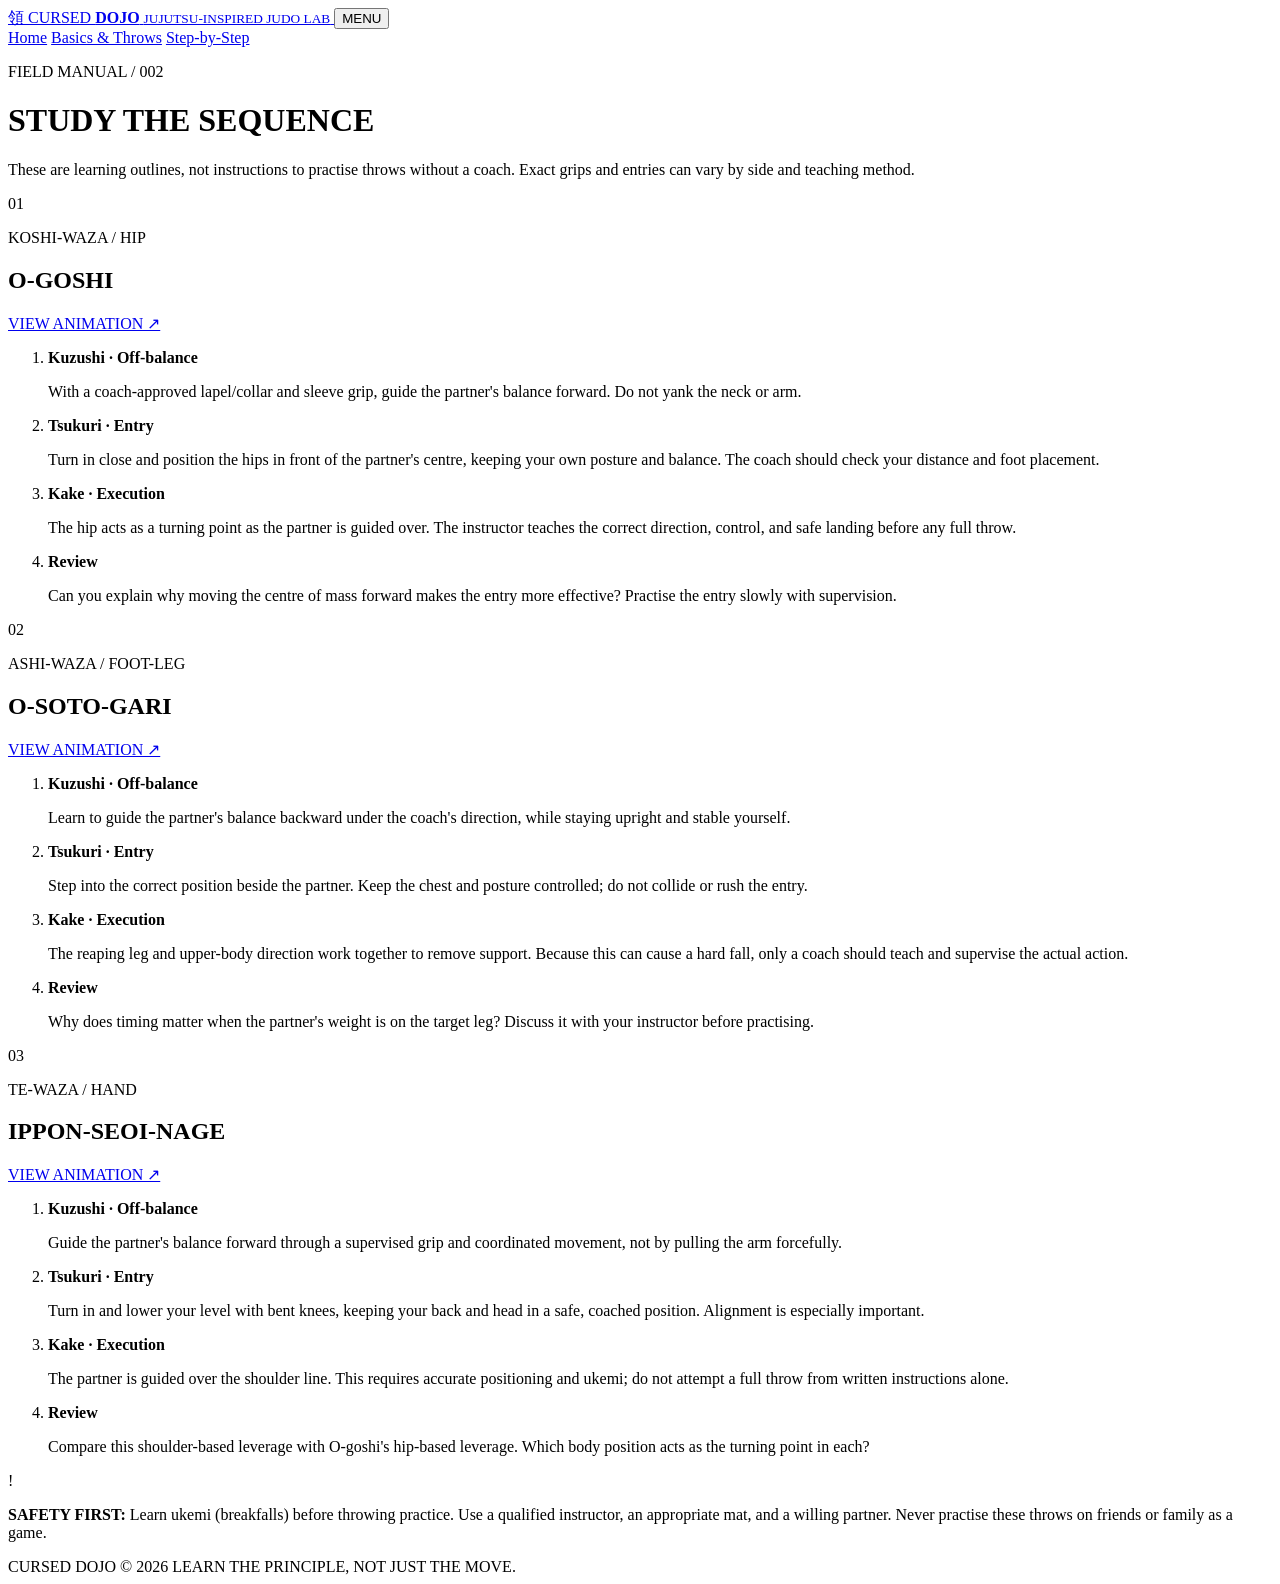
==== steps.html @ 0bae52bd "Create steps.html" ====
<!doctype html>
<html lang="en">
<head>
  <meta charset="utf-8">
  <meta name="viewport" content="width=device-width, initial-scale=1">
  <title>Step-by-Step | Cursed Dojo</title>
  <link rel="stylesheet" href="css/style.css">
  <script src="js/site.js" defer></script>
</head>
<body>

<header class="topbar">
  <a class="brand" href="index.html">
    <span class="brand-mark">領</span>
    <span>CURSED <b>DOJO</b>
      <small>JUJUTSU-INSPIRED JUDO LAB</small>
    </span>
  </a>

  <button class="menu-toggle"
    aria-expanded="false"
    aria-controls="main-nav">MENU</button>

  <nav id="main-nav" aria-label="Main navigation">
    <a href="index.html">Home</a>
    <a href="basics.html">Basics & Throws</a>
    <a class="active" href="steps.html">Step-by-Step</a>
  </nav>
</header>

<main class="page-wrap">
  <div class="page-heading">
    <p class="eyebrow">FIELD MANUAL / 002</p>
    <h1>STUDY THE <span>SEQUENCE</span></h1>
    <p>
      These are learning outlines, not instructions to practise throws
      without a coach. Exact grips and entries can vary by side and
      teaching method.
    </p>
  </div>

  <section class="guide-list">

    <article class="guide-card" id="ogoshi">
      <div class="guide-title">
        <span class="throw-number">01</span>

        <div>
          <p class="throw-type">KOSHI-WAZA / HIP</p>
          <h2>O-GOSHI</h2>
        </div>

        <a class="button primary small"
          href="animation.html?throw=ogoshi"
          target="_blank" rel="noopener">VIEW ANIMATION ↗</a>
      </div>

      <ol class="steps">
        <li>
          <b>Kuzushi · Off-balance</b>
          <p>
            With a coach-approved lapel/collar and sleeve grip, guide the
            partner's balance forward. Do not yank the neck or arm.
          </p>
        </li>

        <li>
          <b>Tsukuri · Entry</b>
          <p>
            Turn in close and position the hips in front of the partner's
            centre, keeping your own posture and balance. The coach should
            check your distance and foot placement.
          </p>
        </li>

        <li>
          <b>Kake · Execution</b>
          <p>
            The hip acts as a turning point as the partner is guided over.
            The instructor teaches the correct direction, control, and
            safe landing before any full throw.
          </p>
        </li>

        <li>
          <b>Review</b>
          <p>
            Can you explain why moving the centre of mass forward makes
            the entry more effective? Practise the entry slowly with
            supervision.
          </p>
        </li>
      </ol>
    </article>

    <article class="guide-card" id="osotogari">
      <div class="guide-title">
        <span class="throw-number">02</span>

        <div>
          <p class="throw-type">ASHI-WAZA / FOOT-LEG</p>
          <h2>O-SOTO-GARI</h2>
        </div>

        <a class="button primary small"
          href="animation.html?throw=osotogari"
          target="_blank" rel="noopener">VIEW ANIMATION ↗</a>
      </div>

      <ol class="steps">
        <li>
          <b>Kuzushi · Off-balance</b>
          <p>
            Learn to guide the partner's balance backward under the
            coach's direction, while staying upright and stable yourself.
          </p>
        </li>

        <li>
          <b>Tsukuri · Entry</b>
          <p>
            Step into the correct position beside the partner. Keep the
            chest and posture controlled; do not collide or rush the entry.
          </p>
        </li>

        <li>
          <b>Kake · Execution</b>
          <p>
            The reaping leg and upper-body direction work together to
            remove support. Because this can cause a hard fall, only a
            coach should teach and supervise the actual action.
          </p>
        </li>

        <li>
          <b>Review</b>
          <p>
            Why does timing matter when the partner's weight is on the
            target leg? Discuss it with your instructor before practising.
          </p>
        </li>
      </ol>
    </article>

    <article class="guide-card" id="seoi">
      <div class="guide-title">
        <span class="throw-number">03</span>

        <div>
          <p class="throw-type">TE-WAZA / HAND</p>
          <h2>IPPON-SEOI-NAGE</h2>
        </div>

        <a class="button primary small"
          href="animation.html?throw=seoi"
          target="_blank" rel="noopener">VIEW ANIMATION ↗</a>
      </div>

      <ol class="steps">
        <li>
          <b>Kuzushi · Off-balance</b>
          <p>
            Guide the partner's balance forward through a supervised
            grip and coordinated movement, not by pulling the arm forcefully.
          </p>
        </li>

        <li>
          <b>Tsukuri · Entry</b>
          <p>
            Turn in and lower your level with bent knees, keeping your
            back and head in a safe, coached position. Alignment is
            especially important.
          </p>
        </li>

        <li>
          <b>Kake · Execution</b>
          <p>
            The partner is guided over the shoulder line. This requires
            accurate positioning and ukemi; do not attempt a full throw
            from written instructions alone.
          </p>
        </li>

        <li>
          <b>Review</b>
          <p>
            Compare this shoulder-based leverage with O-goshi's
            hip-based leverage. Which body position acts as the turning
            point in each?
          </p>
        </li>
      </ol>
    </article>

  </section>

  <section class="safety-banner">
    <span class="warning-icon">!</span>
    <p>
      <b>SAFETY FIRST:</b> Learn ukemi (breakfalls) before throwing practice.
      Use a qualified instructor, an appropriate mat, and a willing partner.
      Never practise these throws on friends or family as a game.
    </p>
  </section>
</main>

<footer>
  <span>CURSED DOJO © 2026</span>
  <span>LEARN THE PRINCIPLE, NOT JUST THE MOVE.</span>
</footer>

</body>
</html>
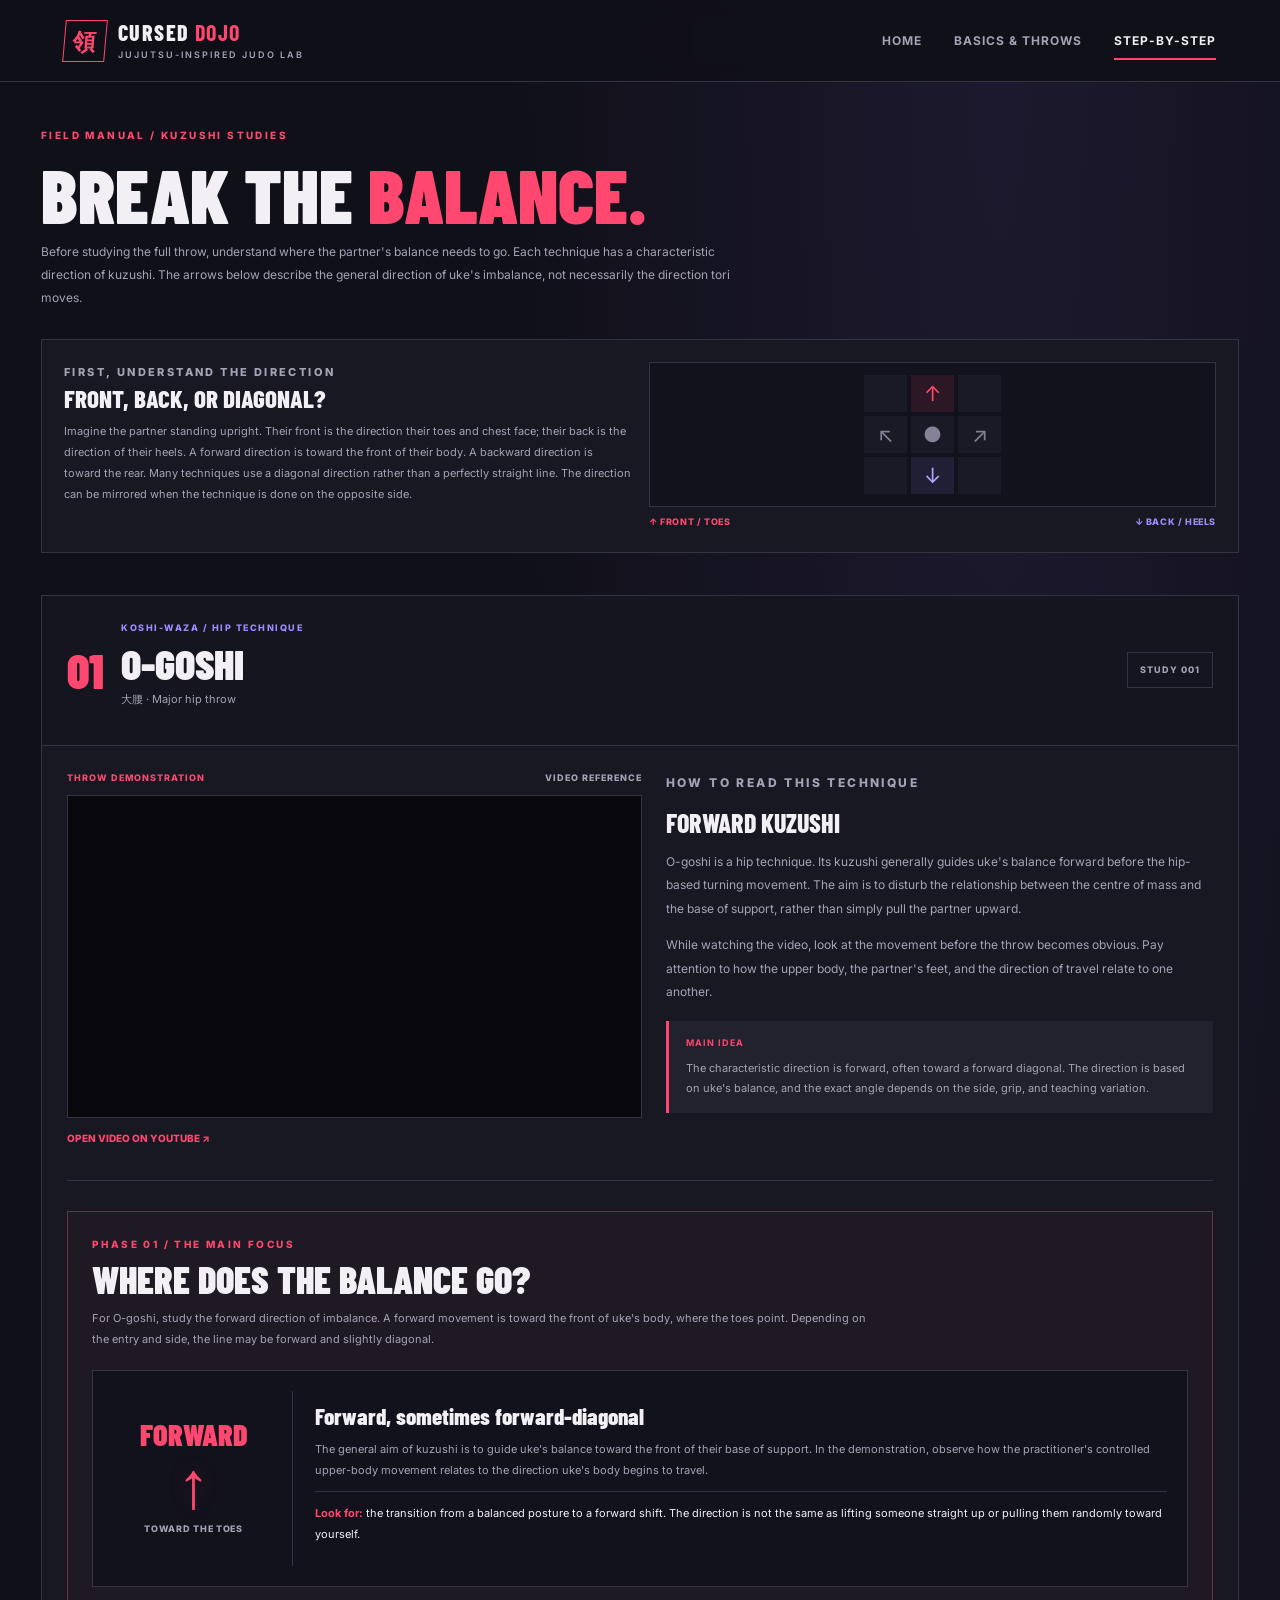
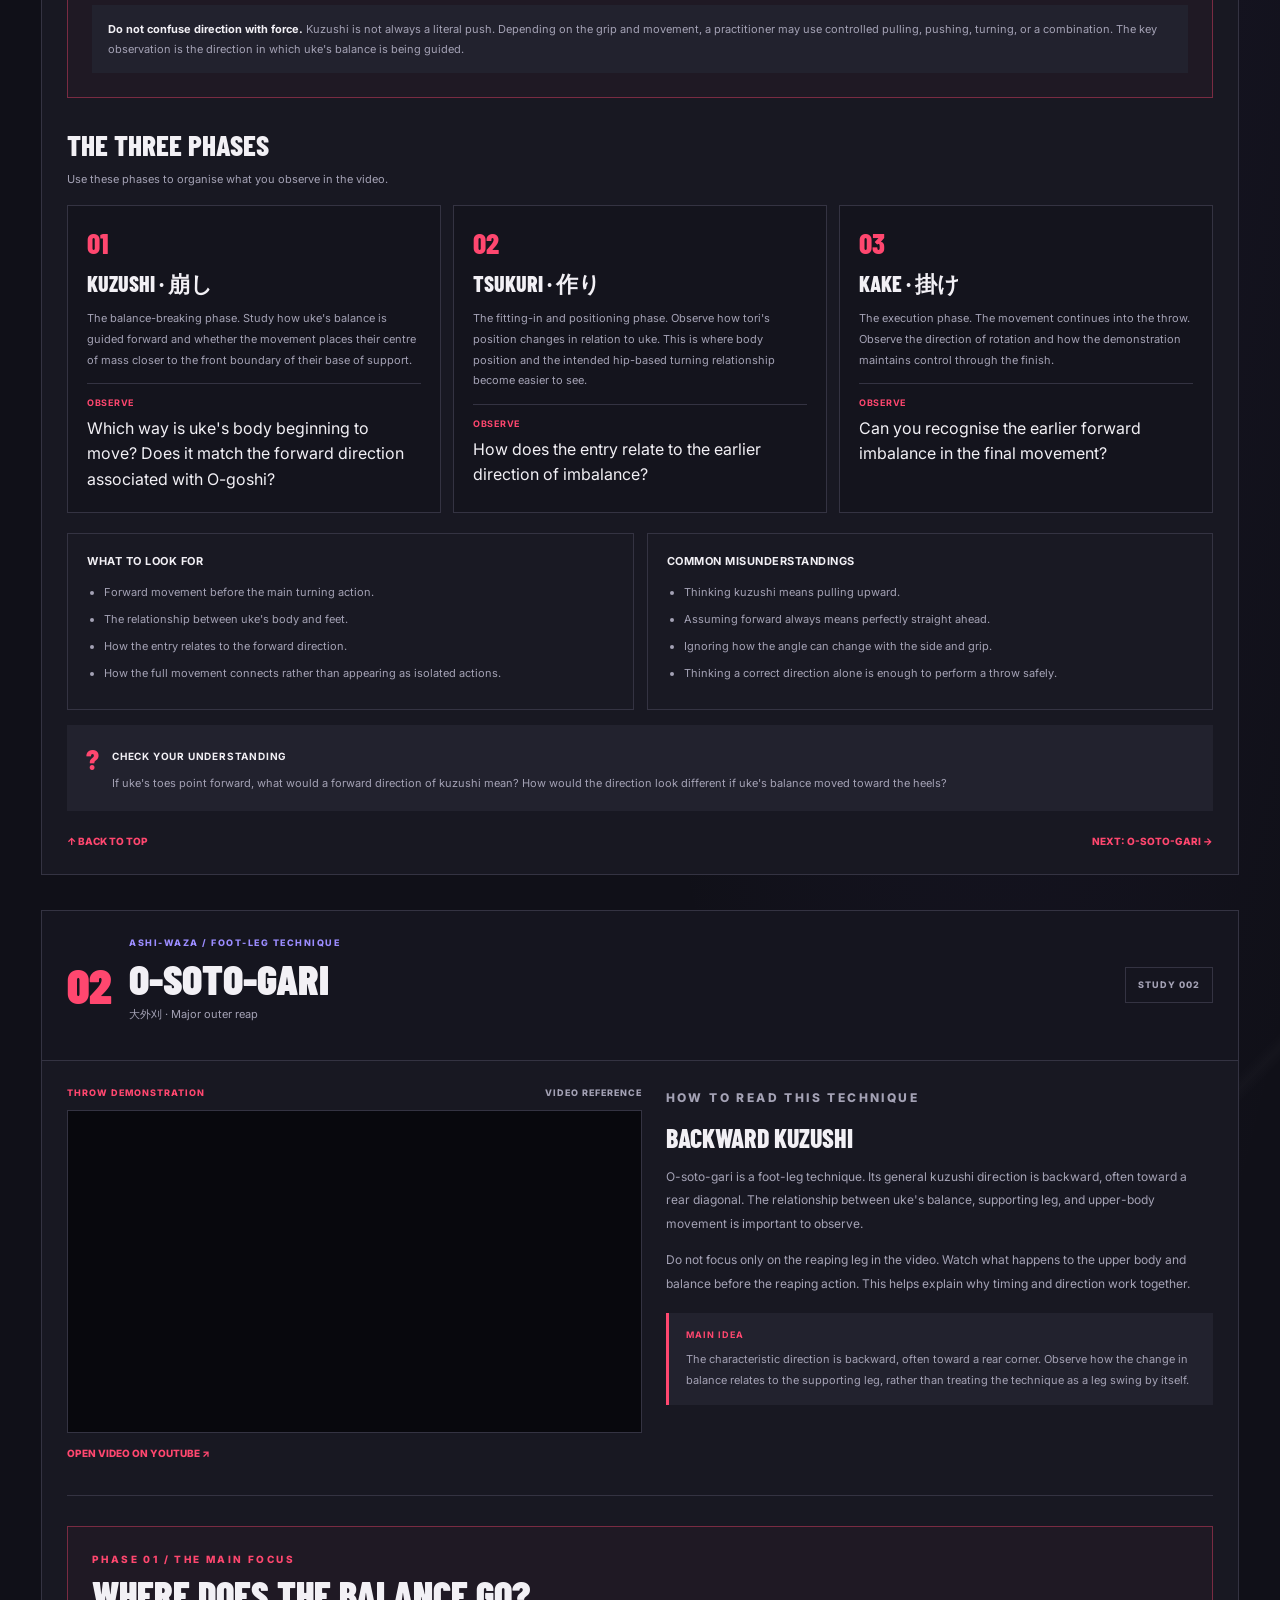
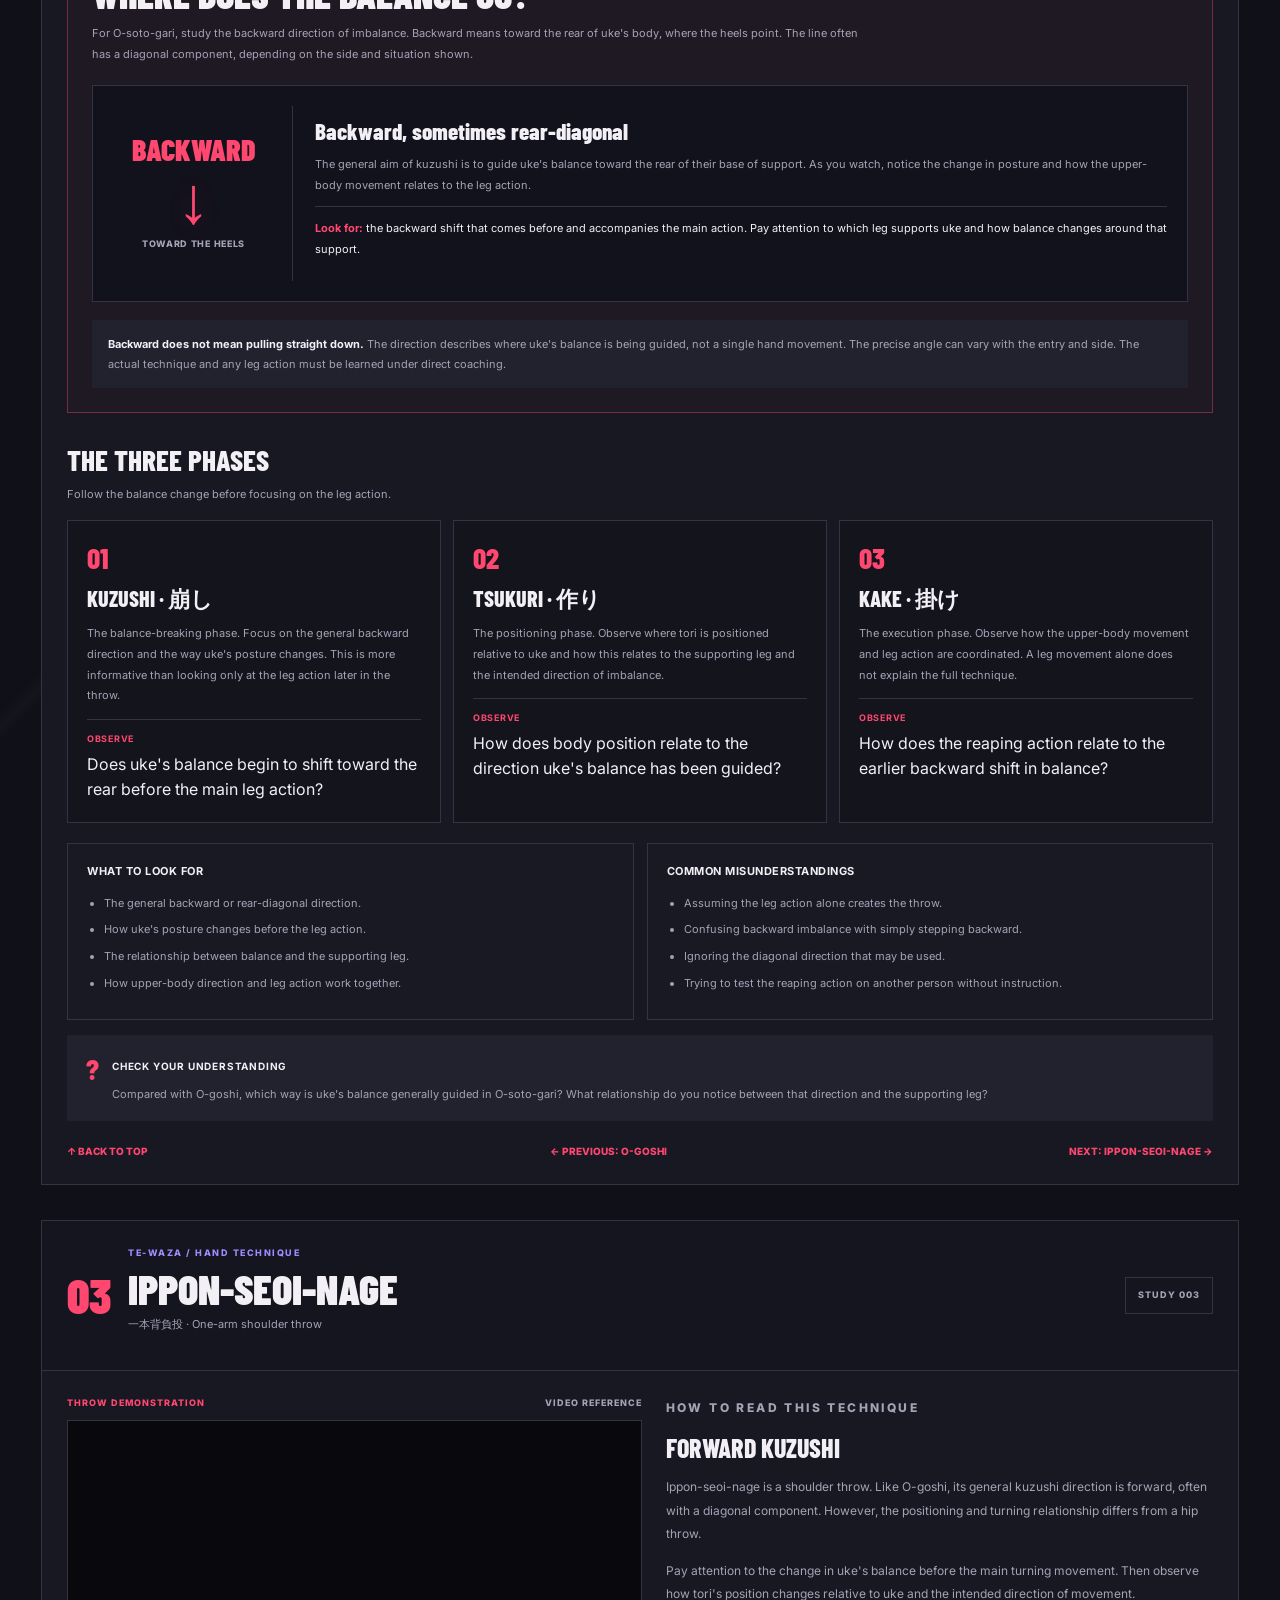
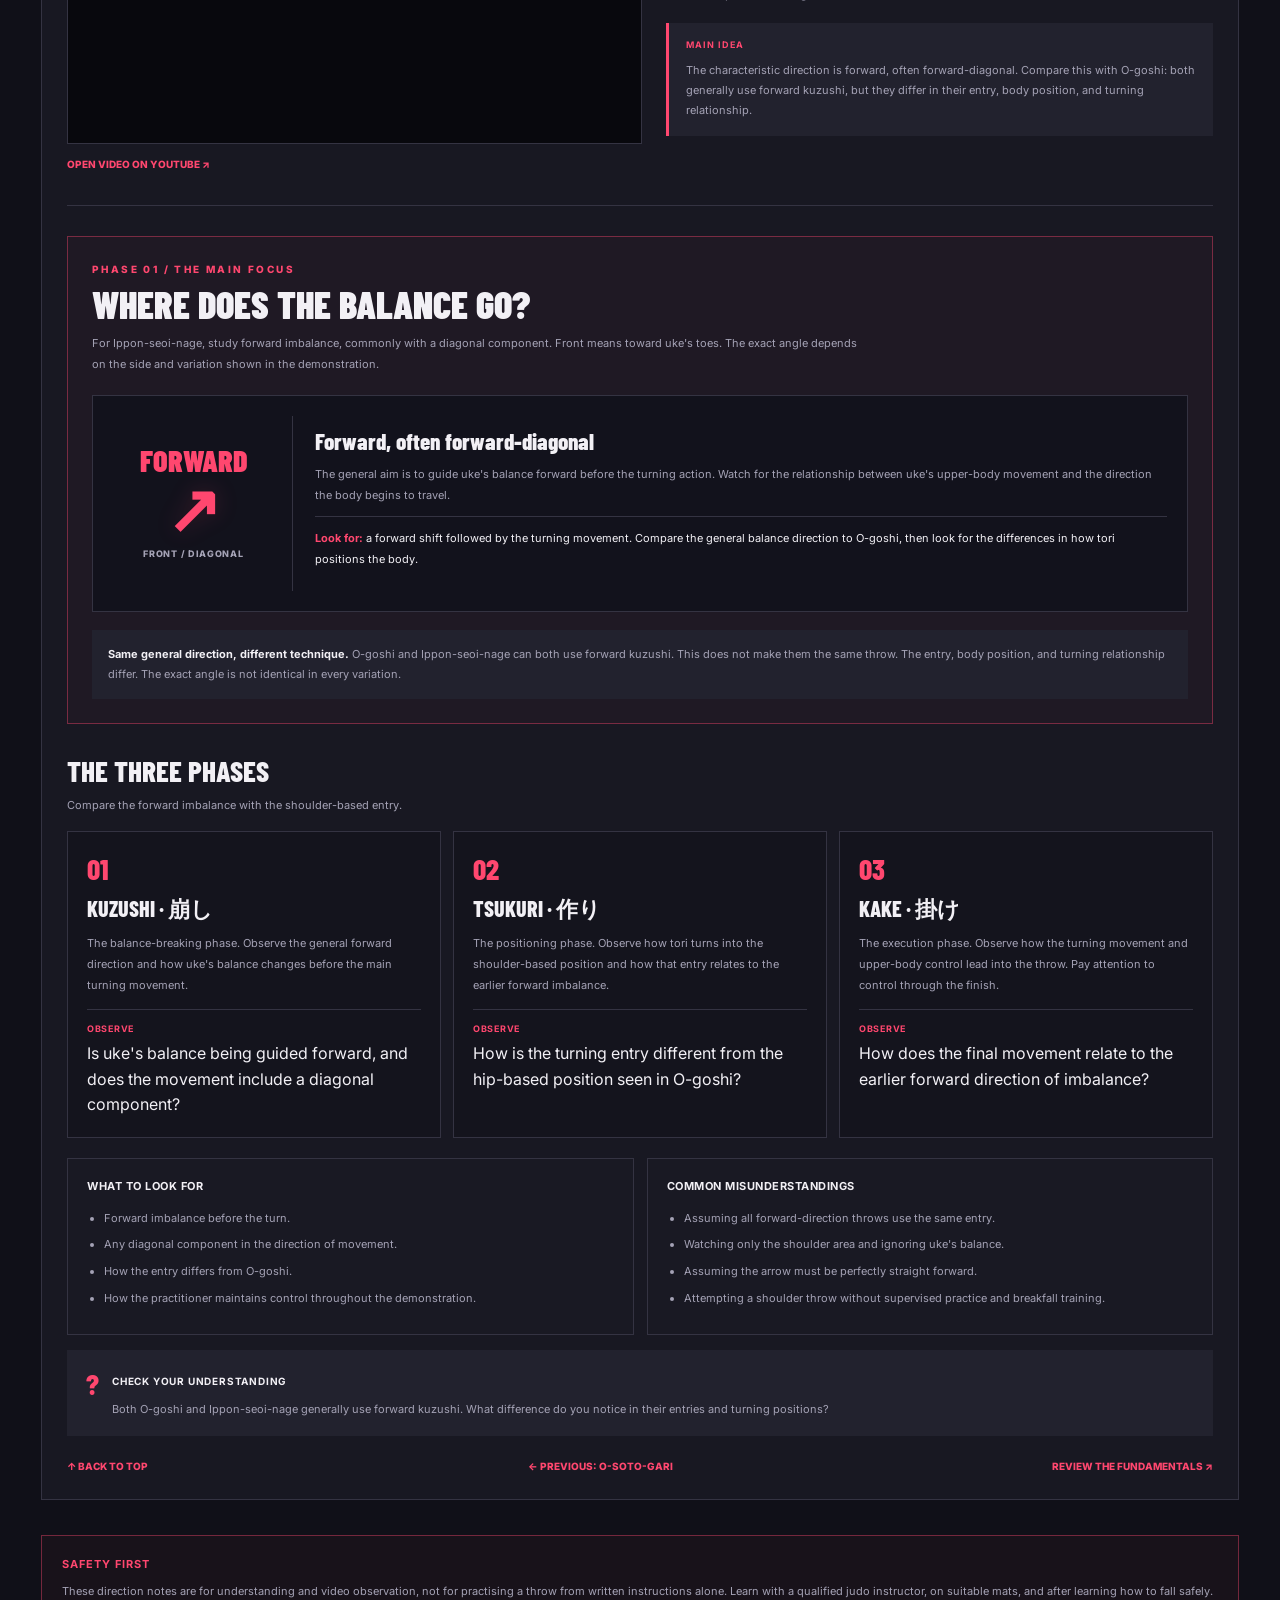
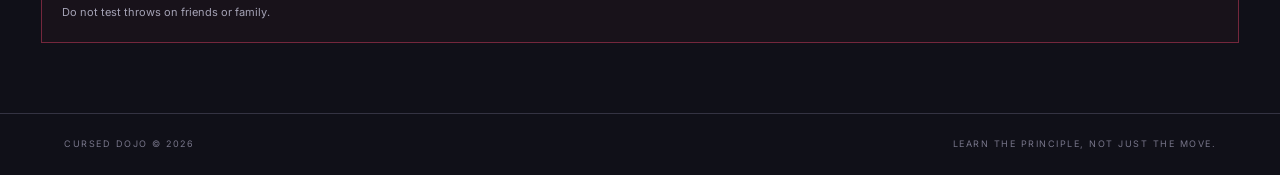
==== commit c8f3aaa9: "Update steps.html" ====
--- a/steps.html
+++ b/steps.html
@@ -1,216 +1,1295 @@
+
 <!doctype html>
 <html lang="en">
 <head>
   <meta charset="utf-8">
   <meta name="viewport" content="width=device-width, initial-scale=1">
-  <title>Step-by-Step | Cursed Dojo</title>
+  <meta name="theme-color" content="#101018">
+  <title>Kuzushi & Throw Guides | Cursed Dojo</title>
   <link rel="stylesheet" href="css/style.css">
   <script src="js/site.js" defer></script>
+
+  <style>
+    .manual {
+      max-width: 1250px;
+      margin: auto;
+      padding: 45px 26px;
+    }
+
+    .manual-hero {
+      margin-bottom: 30px;
+    }
+
+    .manual-hero h1 {
+      font: 900 clamp(43px, 7vw, 76px)/.92
+        "Barlow Condensed", Impact, sans-serif;
+      margin: 0;
+    }
+
+    .manual-hero h1 span {
+      color: var(--pink);
+    }
+
+    .manual-hero > p:last-child {
+      max-width: 720px;
+      color: var(--muted);
+      font-size: 12px;
+      line-height: 1.9;
+    }
+
+    .direction-primer {
+      display: grid;
+      grid-template-columns: 1fr 1fr;
+      gap: 18px;
+      padding: 22px;
+      background: var(--panel);
+      border: 1px solid var(--line);
+      margin: 25px 0 42px;
+    }
+
+    .direction-primer h2 {
+      font: 800 25px "Barlow Condensed", Impact, sans-serif;
+      margin: 0 0 8px;
+    }
+
+    .direction-primer p {
+      color: var(--muted);
+      font-size: 11px;
+      line-height: 1.9;
+      margin: 0;
+    }
+
+    .compass {
+      display: grid;
+      grid-template-columns: repeat(3, 43px);
+      grid-template-rows: repeat(3, 37px);
+      gap: 4px;
+      justify-content: center;
+      align-content: center;
+      min-height: 145px;
+      background: #12121c;
+      border: 1px solid var(--line);
+    }
+
+    .compass span {
+      display: grid;
+      place-items: center;
+      color: #858297;
+      font-size: 21px;
+      background: #1a1a27;
+    }
+
+    .compass .front {
+      color: var(--pink);
+      background: #ff476f1c;
+    }
+
+    .compass .back {
+      color: #b5a9ff;
+      background: #9b8cff1c;
+    }
+
+    .compass-label {
+      display: flex;
+      justify-content: space-between;
+      gap: 12px;
+      margin-top: 8px;
+      color: var(--muted);
+      font-size: 9px;
+      font-weight: 800;
+      letter-spacing: .6px;
+    }
+
+    .technique {
+      background: var(--panel);
+      border: 1px solid var(--line);
+      margin-bottom: 35px;
+      scroll-margin-top: 95px;
+      overflow: hidden;
+    }
+
+    .technique-head {
+      display: flex;
+      justify-content: space-between;
+      align-items: center;
+      gap: 18px;
+      padding: 25px;
+      background: #15151f;
+      border-bottom: 1px solid var(--line);
+    }
+
+    .heading-group {
+      display: flex;
+      align-items: center;
+      gap: 17px;
+      min-width: 0;
+    }
+
+    .technique-number {
+      color: var(--pink);
+      font: 900 49px/.9 "Barlow Condensed", Impact, sans-serif;
+    }
+
+    .technique-type {
+      color: var(--violet);
+      font-size: 9px;
+      font-weight: 800;
+      letter-spacing: 1.5px;
+      margin: 0 0 7px;
+    }
+
+    .technique-head h2 {
+      font: 900 clamp(28px, 4vw, 42px)/1
+        "Barlow Condensed", Impact, sans-serif;
+      margin: 0;
+      overflow-wrap: anywhere;
+    }
+
+    .japanese {
+      color: var(--muted);
+      font-size: 11px;
+      margin-top: 7px;
+    }
+
+    .study-label {
+      flex-shrink: 0;
+      border: 1px solid var(--line);
+      padding: 10px 12px;
+      color: var(--muted);
+      font-size: 9px;
+      font-weight: 800;
+      letter-spacing: 1px;
+    }
+
+    .technique-body {
+      padding: 25px;
+    }
+
+    .top-grid {
+      display: grid;
+      grid-template-columns: minmax(0, 1.05fr) minmax(0, 1fr);
+      gap: 24px;
+      align-items: start;
+    }
+
+    .video-label {
+      display: flex;
+      justify-content: space-between;
+      gap: 10px;
+      margin-bottom: 10px;
+      font-size: 9px;
+      letter-spacing: 1px;
+      font-weight: 800;
+      color: var(--muted);
+    }
+
+    .video-label span:first-child {
+      color: var(--pink);
+    }
+
+    .video-frame {
+      aspect-ratio: 16 / 9;
+      background: #08080d;
+      border: 1px solid var(--line);
+    }
+
+    .video-frame iframe {
+      display: block;
+      width: 100%;
+      height: 100%;
+      border: 0;
+    }
+
+    .video-fallback {
+      display: inline-block;
+      margin-top: 12px;
+      color: var(--pink);
+      font-size: 10px;
+      font-weight: 800;
+      text-decoration: none;
+    }
+
+    .video-fallback:hover {
+      text-decoration: underline;
+      text-underline-offset: 4px;
+    }
+
+    .overview h3 {
+      font: 800 26px "Barlow Condensed", Impact, sans-serif;
+      margin: 0 0 12px;
+    }
+
+    .overview > p {
+      color: var(--muted);
+      font-size: 12px;
+      line-height: 1.95;
+      margin: 0 0 13px;
+    }
+
+    .overview .key-point {
+      border-left: 3px solid var(--pink);
+      background: #22222e;
+      padding: 15px 17px;
+      margin-top: 18px;
+    }
+
+    .key-point strong {
+      display: block;
+      color: var(--pink);
+      font-size: 9px;
+      letter-spacing: 1px;
+      margin-bottom: 7px;
+    }
+
+    .key-point p {
+      color: var(--muted);
+      font-size: 11px;
+      line-height: 1.85;
+      margin: 0;
+    }
+
+    .divider {
+      height: 1px;
+      background: var(--line);
+      margin: 30px 0;
+    }
+
+    .kuzushi-section {
+      border: 1px solid #ff476f66;
+      background: #ff476f08;
+      padding: 24px;
+    }
+
+    .kuzushi-heading {
+      margin-bottom: 20px;
+    }
+
+    .kuzushi-heading .eyebrow {
+      margin-bottom: 8px;
+    }
+
+    .kuzushi-heading h3 {
+      font: 900 clamp(27px, 4vw, 38px)/1
+        "Barlow Condensed", Impact, sans-serif;
+      margin: 0 0 10px;
+    }
+
+    .kuzushi-heading > p:last-child {
+      color: var(--muted);
+      font-size: 11px;
+      line-height: 1.9;
+      margin: 0;
+      max-width: 780px;
+    }
+
+    .direction-card {
+      display: grid;
+      grid-template-columns: 180px minmax(0, 1fr);
+      gap: 22px;
+      align-items: center;
+      padding: 20px;
+      background: #12121c;
+      border: 1px solid var(--line);
+      margin: 18px 0;
+    }
+
+    .direction-visual {
+      display: flex;
+      flex-direction: column;
+      align-items: center;
+      justify-content: center;
+      min-height: 175px;
+      border-right: 1px solid var(--line);
+      padding-right: 18px;
+    }
+
+    .direction-word {
+      color: var(--pink);
+      font: 900 30px/.95 "Barlow Condensed", Impact, sans-serif;
+      text-align: center;
+    }
+
+    .direction-arrow {
+      display: block;
+      font: 900 66px/.98 "Arial", sans-serif;
+      text-align: center;
+      color: var(--pink);
+      margin: 4px 0;
+      text-shadow: 0 0 24px #ff476f30;
+    }
+
+    .direction-subtitle {
+      font-size: 9px;
+      color: var(--muted);
+      text-align: center;
+      letter-spacing: .7px;
+      font-weight: 800;
+    }
+
+    .direction-details h4 {
+      font: 800 23px "Barlow Condensed", Impact, sans-serif;
+      margin: 0 0 9px;
+    }
+
+    .direction-details > p {
+      font-size: 11px;
+      line-height: 1.9;
+      color: var(--muted);
+      margin: 0 0 10px;
+    }
+
+    .direction-details .direction-emphasis {
+      color: var(--text);
+      border-top: 1px solid var(--line);
+      padding-top: 11px;
+      margin-top: 10px;
+    }
+
+    .direction-emphasis b {
+      color: var(--pink);
+    }
+
+    .not-the-same {
+      padding: 14px 16px;
+      background: #22222e;
+      color: var(--muted);
+      font-size: 11px;
+      line-height: 1.85;
+    }
+
+    .not-the-same strong {
+      color: var(--text);
+    }
+
+    .phases-heading {
+      margin: 29px 0 15px;
+    }
+
+    .phases-heading h3 {
+      font: 800 29px "Barlow Condensed", Impact, sans-serif;
+      margin: 0 0 8px;
+    }
+
+    .phases-heading p {
+      color: var(--muted);
+      font-size: 11px;
+      line-height: 1.8;
+      margin: 0;
+    }
+
+    .phase-grid {
+      display: grid;
+      grid-template-columns: repeat(3, minmax(0, 1fr));
+      gap: 12px;
+    }
+
+    .phase-card {
+      border: 1px solid var(--line);
+      background: #14141d;
+      padding: 19px;
+    }
+
+    .phase-index {
+      font: 800 29px "Barlow Condensed", Impact, sans-serif;
+      color: var(--pink);
+    }
+
+    .phase-card h4 {
+      font: 800 22px "Barlow Condensed", Impact, sans-serif;
+      margin: 8px 0;
+    }
+
+    .phase-card p {
+      color: var(--muted);
+      font-size: 11px;
+      line-height: 1.9;
+      margin: 0;
+    }
+
+    .phase-card .observe {
+      border-top: 1px solid var(--line);
+      margin-top: 13px;
+      padding-top: 12px;
+    }
+
+    .phase-card .observe b {
+      color: var(--pink);
+      display: block;
+      font-size: 9px;
+      letter-spacing: .7px;
+      margin-bottom: 5px;
+    }
+
+    .analysis-grid {
+      display: grid;
+      grid-template-columns: 1fr 1fr;
+      gap: 13px;
+      margin-top: 20px;
+    }
+
+    .analysis-card {
+      background: #191923;
+      border: 1px solid var(--line);
+      padding: 19px;
+    }
+
+    .analysis-card h4 {
+      font-size: 11px;
+      margin: 0 0 12px;
+      letter-spacing: .5px;
+    }
+
+    .analysis-card ul {
+      margin: 0;
+      padding-left: 17px;
+    }
+
+    .analysis-card li {
+      color: var(--muted);
+      font-size: 11px;
+      line-height: 1.9;
+      margin: 6px 0;
+    }
+
+    .coach-question {
+      margin-top: 15px;
+      background: #22222e;
+      padding: 17px 19px;
+      display: flex;
+      gap: 13px;
+      align-items: start;
+    }
+
+    .coach-question .question {
+      color: var(--pink);
+      font: 800 28px "Barlow Condensed", Impact, sans-serif;
+    }
+
+    .coach-question strong {
+      font-size: 10px;
+      letter-spacing: .8px;
+    }
+
+    .coach-question p {
+      font-size: 11px;
+      line-height: 1.85;
+      color: var(--muted);
+      margin: 6px 0 0;
+    }
+
+    .jump-links {
+      display: flex;
+      flex-wrap: wrap;
+      justify-content: space-between;
+      gap: 12px;
+      margin-top: 22px;
+    }
+
+    .jump-links a {
+      color: var(--pink);
+      font-weight: 800;
+      font-size: 10px;
+      text-decoration: none;
+    }
+
+    .jump-links a:hover {
+      text-decoration: underline;
+    }
+
+    .safety {
+      border: 1px solid #ff476f66;
+      padding: 20px;
+      margin-bottom: 25px;
+      background: #ff476f08;
+    }
+
+    .safety strong {
+      display: block;
+      color: var(--pink);
+      font-size: 11px;
+      letter-spacing: 1px;
+      margin-bottom: 7px;
+    }
+
+    .safety p {
+      color: var(--muted);
+      font-size: 11px;
+      line-height: 1.9;
+      margin: 0;
+    }
+
+    @media(max-width: 850px) {
+      .top-grid {
+        grid-template-columns: 1fr;
+      }
+
+      .video-column {
+        max-width: 740px;
+      }
+
+      .direction-card {
+        grid-template-columns: 145px minmax(0, 1fr);
+      }
+
+      .phase-card {
+        padding: 15px;
+      }
+    }
+
+    @media(max-width: 600px) {
+      .manual {
+        padding: 32px 15px;
+      }
+
+      .direction-primer {
+        grid-template-columns: 1fr;
+        padding: 17px;
+      }
+
+      .technique-head {
+        padding: 17px;
+      }
+
+      .study-label {
+        display: none;
+      }
+
+      .technique-number {
+        font-size: 39px;
+      }
+
+      .technique-body {
+        padding: 15px;
+      }
+
+      .kuzushi-section {
+        padding: 15px;
+      }
+
+      .direction-card {
+        grid-template-columns: 1fr;
+        gap: 14px;
+        padding: 16px;
+      }
+
+      .direction-visual {
+        border-right: 0;
+        border-bottom: 1px solid var(--line);
+        padding: 0 0 14px;
+        min-height: 135px;
+      }
+
+      .direction-arrow {
+        font-size: 56px;
+      }
+
+      .phase-grid,
+      .analysis-grid {
+        grid-template-columns: 1fr;
+      }
+
+      .jump-links {
+        flex-direction: column;
+      }
+    }
+  </style>
 </head>
-<body>
-
-<header class="topbar">
-  <a class="brand" href="index.html">
-    <span class="brand-mark">領</span>
-    <span>CURSED <b>DOJO</b>
-      <small>JUJUTSU-INSPIRED JUDO LAB</small>
-    </span>
-  </a>
-
-  <button class="menu-toggle"
-    aria-expanded="false"
-    aria-controls="main-nav">MENU</button>
-
-  <nav id="main-nav" aria-label="Main navigation">
-    <a href="index.html">Home</a>
-    <a href="basics.html">Basics & Throws</a>
-    <a class="active" href="steps.html">Step-by-Step</a>
-  </nav>
-</header>
-
-<main class="page-wrap">
-  <div class="page-heading">
-    <p class="eyebrow">FIELD MANUAL / 002</p>
-    <h1>STUDY THE <span>SEQUENCE</span></h1>
-    <p>
-      These are learning outlines, not instructions to practise throws
-      without a coach. Exact grips and entries can vary by side and
-      teaching method.
-    </p>
-  </div>
-
-  <section class="guide-list">
-
-    <article class="guide-card" id="ogoshi">
-      <div class="guide-title">
-        <span class="throw-number">01</span>
-
-        <div>
-          <p class="throw-type">KOSHI-WAZA / HIP</p>
-          <h2>O-GOSHI</h2>
-        </div>
-
-        <a class="button primary small"
-          href="animation.html?throw=ogoshi"
-          target="_blank" rel="noopener">VIEW ANIMATION ↗</a>
+
+<body id="top">
+  <header class="topbar">
+    <a class="brand" href="index.html">
+      <span class="brand-mark">領</span>
+      <span>
+        CURSED <b>DOJO</b>
+        <small>JUJUTSU-INSPIRED JUDO LAB</small>
+      </span>
+    </a>
+
+    <button class="menu-toggle"
+      aria-expanded="false"
+      aria-controls="main-nav">MENU</button>
+
+    <nav id="main-nav" aria-label="Main navigation">
+      <a href="index.html">Home</a>
+      <a href="basics.html">Basics &amp; Throws</a>
+      <a class="active" href="steps.html">Step-by-Step</a>
+    </nav>
+  </header>
+
+  <main class="manual">
+    <section class="manual-hero">
+      <p class="eyebrow">FIELD MANUAL / KUZUSHI STUDIES</p>
+      <h1>BREAK THE <span>BALANCE.</span></h1>
+      <p>
+        Before studying the full throw, understand where the
+        partner's balance needs to go. Each technique has a
+        characteristic direction of kuzushi. The arrows below
+        describe the general direction of uke's imbalance, not
+        necessarily the direction tori moves.
+      </p>
+    </section>
+
+    <section class="direction-primer">
+      <div>
+        <p class="eyebrow">FIRST, UNDERSTAND THE DIRECTION</p>
+        <h2>FRONT, BACK, OR DIAGONAL?</h2>
+        <p>
+          Imagine the partner standing upright. Their front is the
+          direction their toes and chest face; their back is the
+          direction of their heels. A forward direction is toward
+          the front of their body. A backward direction is toward
+          the rear. Many techniques use a diagonal direction rather
+          than a perfectly straight line.
+          The direction can be mirrored when the technique is done
+          on the opposite side.
+        </p>
       </div>
 
-      <ol class="steps">
-        <li>
-          <b>Kuzushi · Off-balance</b>
-          <p>
-            With a coach-approved lapel/collar and sleeve grip, guide the
-            partner's balance forward. Do not yank the neck or arm.
-          </p>
-        </li>
-
-        <li>
-          <b>Tsukuri · Entry</b>
-          <p>
-            Turn in close and position the hips in front of the partner's
-            centre, keeping your own posture and balance. The coach should
-            check your distance and foot placement.
-          </p>
-        </li>
-
-        <li>
-          <b>Kake · Execution</b>
-          <p>
-            The hip acts as a turning point as the partner is guided over.
-            The instructor teaches the correct direction, control, and
-            safe landing before any full throw.
-          </p>
-        </li>
-
-        <li>
-          <b>Review</b>
-          <p>
-            Can you explain why moving the centre of mass forward makes
-            the entry more effective? Practise the entry slowly with
-            supervision.
-          </p>
-        </li>
-      </ol>
-    </article>
-
-    <article class="guide-card" id="osotogari">
-      <div class="guide-title">
-        <span class="throw-number">02</span>
-
-        <div>
-          <p class="throw-type">ASHI-WAZA / FOOT-LEG</p>
-          <h2>O-SOTO-GARI</h2>
-        </div>
-
-        <a class="button primary small"
-          href="animation.html?throw=osotogari"
-          target="_blank" rel="noopener">VIEW ANIMATION ↗</a>
+      <div>
+        <div class="compass" aria-label="Directional guide: front is up, back is down">
+          <span></span><span class="front">↑</span><span></span>
+          <span>↖</span><span>●</span><span>↗</span>
+          <span></span><span class="back">↓</span><span></span>
+        </div>
+        <div class="compass-label">
+          <span style="color:var(--pink)">↑ FRONT / TOES</span>
+          <span style="color:var(--violet)">↓ BACK / HEELS</span>
+        </div>
       </div>
-
-      <ol class="steps">
-        <li>
-          <b>Kuzushi · Off-balance</b>
-          <p>
-            Learn to guide the partner's balance backward under the
-            coach's direction, while staying upright and stable yourself.
-          </p>
-        </li>
-
-        <li>
-          <b>Tsukuri · Entry</b>
-          <p>
-            Step into the correct position beside the partner. Keep the
-            chest and posture controlled; do not collide or rush the entry.
-          </p>
-        </li>
-
-        <li>
-          <b>Kake · Execution</b>
-          <p>
-            The reaping leg and upper-body direction work together to
-            remove support. Because this can cause a hard fall, only a
-            coach should teach and supervise the actual action.
-          </p>
-        </li>
-
-        <li>
-          <b>Review</b>
-          <p>
-            Why does timing matter when the partner's weight is on the
-            target leg? Discuss it with your instructor before practising.
-          </p>
-        </li>
-      </ol>
-    </article>
-
-    <article class="guide-card" id="seoi">
-      <div class="guide-title">
-        <span class="throw-number">03</span>
-
-        <div>
-          <p class="throw-type">TE-WAZA / HAND</p>
-          <h2>IPPON-SEOI-NAGE</h2>
-        </div>
-
-        <a class="button primary small"
-          href="animation.html?throw=seoi"
-          target="_blank" rel="noopener">VIEW ANIMATION ↗</a>
+    </section>
+
+    <!-- O-GOSHI -->
+    <section class="technique" id="ogoshi">
+      <header class="technique-head">
+        <div class="heading-group">
+          <span class="technique-number">01</span>
+          <div>
+            <p class="technique-type">KOSHI-WAZA / HIP TECHNIQUE</p>
+            <h2>O-GOSHI</h2>
+            <p class="japanese">大腰 · Major hip throw</p>
+          </div>
+        </div>
+        <span class="study-label">STUDY 001</span>
+      </header>
+
+      <div class="technique-body">
+        <div class="top-grid">
+          <div>
+            <div class="video-label">
+              <span>THROW DEMONSTRATION</span>
+              <span>VIDEO REFERENCE</span>
+            </div>
+            <div class="video-frame">
+              <iframe
+                src="https://www.youtube-nocookie.com/embed/yhu1mfy2vJ4?rel=0"
+                title="O-goshi demonstration"
+                loading="lazy"
+                allow="accelerometer; clipboard-write; encrypted-media; gyroscope; picture-in-picture; web-share"
+                referrerpolicy="strict-origin-when-cross-origin"
+                allowfullscreen></iframe>
+            </div>
+            <a class="video-fallback"
+              href="https://www.youtube.com/watch?v=yhu1mfy2vJ4"
+              target="_blank" rel="noopener noreferrer">
+              OPEN VIDEO ON YOUTUBE ↗
+            </a>
+          </div>
+
+          <div class="overview">
+            <p class="eyebrow">HOW TO READ THIS TECHNIQUE</p>
+            <h3>FORWARD KUZUSHI</h3>
+            <p>
+              O-goshi is a hip technique. Its kuzushi generally
+              guides uke's balance forward before the hip-based
+              turning movement. The aim is to disturb the relationship
+              between the centre of mass and the base of support,
+              rather than simply pull the partner upward.
+            </p>
+            <p>
+              While watching the video, look at the movement before
+              the throw becomes obvious. Pay attention to how the
+              upper body, the partner's feet, and the direction of
+              travel relate to one another.
+            </p>
+            <div class="key-point">
+              <strong>MAIN IDEA</strong>
+              <p>
+                The characteristic direction is forward, often
+                toward a forward diagonal. The direction is based on
+                uke's balance, and the exact angle depends on the
+                side, grip, and teaching variation.
+              </p>
+            </div>
+          </div>
+        </div>
+
+        <div class="divider"></div>
+
+        <section class="kuzushi-section">
+          <div class="kuzushi-heading">
+            <p class="eyebrow">PHASE 01 / THE MAIN FOCUS</p>
+            <h3>WHERE DOES THE BALANCE GO?</h3>
+            <p>
+              For O-goshi, study the forward direction of imbalance.
+              A forward movement is toward the front of uke's body,
+              where the toes point. Depending on the entry and side,
+              the line may be forward and slightly diagonal.
+            </p>
+          </div>
+
+          <div class="direction-card">
+            <div class="direction-visual">
+              <div class="direction-word">FORWARD</div>
+              <span class="direction-arrow">↑</span>
+              <div class="direction-subtitle">TOWARD THE TOES</div>
+            </div>
+            <div class="direction-details">
+              <h4>Forward, sometimes forward-diagonal</h4>
+              <p>
+                The general aim of kuzushi is to guide uke's balance
+                toward the front of their base of support. In the
+                demonstration, observe how the practitioner's
+                controlled upper-body movement relates to the
+                direction uke's body begins to travel.
+              </p>
+              <p class="direction-emphasis">
+                <b>Look for:</b> the transition from a balanced
+                posture to a forward shift. The direction is not
+                the same as lifting someone straight up or pulling
+                them randomly toward yourself.
+              </p>
+            </div>
+          </div>
+
+          <div class="not-the-same">
+            <strong>Do not confuse direction with force.</strong>
+            Kuzushi is not always a literal push. Depending on the
+            grip and movement, a practitioner may use controlled
+            pulling, pushing, turning, or a combination. The key
+            observation is the direction in which uke's balance
+            is being guided.
+          </div>
+        </section>
+
+        <div class="phases-heading">
+          <h3>THE THREE PHASES</h3>
+          <p>Use these phases to organise what you observe in the video.</p>
+        </div>
+
+        <div class="phase-grid">
+          <article class="phase-card">
+            <span class="phase-index">01</span>
+            <h4>KUZUSHI · 崩し</h4>
+            <p>
+              The balance-breaking phase. Study how uke's balance is
+              guided forward and whether the movement places their
+              centre of mass closer to the front boundary of their
+              base of support.
+            </p>
+            <div class="observe">
+              <b>OBSERVE</b>
+              Which way is uke's body beginning to move? Does it
+              match the forward direction associated with O-goshi?
+            </div>
+          </article>
+
+          <article class="phase-card">
+            <span class="phase-index">02</span>
+            <h4>TSUKURI · 作り</h4>
+            <p>
+              The fitting-in and positioning phase. Observe how tori's
+              position changes in relation to uke. This is where
+              body position and the intended hip-based turning
+              relationship become easier to see.
+            </p>
+            <div class="observe">
+              <b>OBSERVE</b>
+              How does the entry relate to the earlier direction
+              of imbalance?
+            </div>
+          </article>
+
+          <article class="phase-card">
+            <span class="phase-index">03</span>
+            <h4>KAKE · 掛け</h4>
+            <p>
+              The execution phase. The movement continues into the
+              throw. Observe the direction of rotation and how the
+              demonstration maintains control through the finish.
+            </p>
+            <div class="observe">
+              <b>OBSERVE</b>
+              Can you recognise the earlier forward imbalance in
+              the final movement?
+            </div>
+          </article>
+        </div>
+
+        <div class="analysis-grid">
+          <article class="analysis-card">
+            <h4>WHAT TO LOOK FOR</h4>
+            <ul>
+              <li>Forward movement before the main turning action.</li>
+              <li>The relationship between uke's body and feet.</li>
+              <li>How the entry relates to the forward direction.</li>
+              <li>How the full movement connects rather than appearing as isolated actions.</li>
+            </ul>
+          </article>
+          <article class="analysis-card">
+            <h4>COMMON MISUNDERSTANDINGS</h4>
+            <ul>
+              <li>Thinking kuzushi means pulling upward.</li>
+              <li>Assuming forward always means perfectly straight ahead.</li>
+              <li>Ignoring how the angle can change with the side and grip.</li>
+              <li>Thinking a correct direction alone is enough to perform a throw safely.</li>
+            </ul>
+          </article>
+        </div>
+
+        <div class="coach-question">
+          <span class="question">?</span>
+          <div>
+            <strong>CHECK YOUR UNDERSTANDING</strong>
+            <p>
+              If uke's toes point forward, what would a forward
+              direction of kuzushi mean? How would the direction
+              look different if uke's balance moved toward the heels?
+            </p>
+          </div>
+        </div>
+
+        <div class="jump-links">
+          <a href="#top">↑ BACK TO TOP</a>
+          <a href="#osotogari">NEXT: O-SOTO-GARI →</a>
+        </div>
       </div>
-
-      <ol class="steps">
-        <li>
-          <b>Kuzushi · Off-balance</b>
-          <p>
-            Guide the partner's balance forward through a supervised
-            grip and coordinated movement, not by pulling the arm forcefully.
-          </p>
-        </li>
-
-        <li>
-          <b>Tsukuri · Entry</b>
-          <p>
-            Turn in and lower your level with bent knees, keeping your
-            back and head in a safe, coached position. Alignment is
-            especially important.
-          </p>
-        </li>
-
-        <li>
-          <b>Kake · Execution</b>
-          <p>
-            The partner is guided over the shoulder line. This requires
-            accurate positioning and ukemi; do not attempt a full throw
-            from written instructions alone.
-          </p>
-        </li>
-
-        <li>
-          <b>Review</b>
-          <p>
-            Compare this shoulder-based leverage with O-goshi's
-            hip-based leverage. Which body position acts as the turning
-            point in each?
-          </p>
-        </li>
-      </ol>
-    </article>
-
-  </section>
-
-  <section class="safety-banner">
-    <span class="warning-icon">!</span>
-    <p>
-      <b>SAFETY FIRST:</b> Learn ukemi (breakfalls) before throwing practice.
-      Use a qualified instructor, an appropriate mat, and a willing partner.
-      Never practise these throws on friends or family as a game.
-    </p>
-  </section>
-</main>
-
-<footer>
-  <span>CURSED DOJO © 2026</span>
-  <span>LEARN THE PRINCIPLE, NOT JUST THE MOVE.</span>
-</footer>
-
+    </section>
+
+    <!-- O-SOTO-GARI -->
+    <section class="technique" id="osotogari">
+      <header class="technique-head">
+        <div class="heading-group">
+          <span class="technique-number">02</span>
+          <div>
+            <p class="technique-type">ASHI-WAZA / FOOT-LEG TECHNIQUE</p>
+            <h2>O-SOTO-GARI</h2>
+            <p class="japanese">大外刈 · Major outer reap</p>
+          </div>
+        </div>
+        <span class="study-label">STUDY 002</span>
+      </header>
+
+      <div class="technique-body">
+        <div class="top-grid">
+          <div>
+            <div class="video-label">
+              <span>THROW DEMONSTRATION</span>
+              <span>VIDEO REFERENCE</span>
+            </div>
+            <div class="video-frame">
+              <iframe
+                src="https://www.youtube-nocookie.com/embed/c-A_nP7mKAc?rel=0"
+                title="O-soto-gari demonstration"
+                loading="lazy"
+                allow="accelerometer; clipboard-write; encrypted-media; gyroscope; picture-in-picture; web-share"
+                referrerpolicy="strict-origin-when-cross-origin"
+                allowfullscreen></iframe>
+            </div>
+            <a class="video-fallback"
+              href="https://www.youtube.com/watch?v=c-A_nP7mKAc"
+              target="_blank" rel="noopener noreferrer">
+              OPEN VIDEO ON YOUTUBE ↗
+            </a>
+          </div>
+
+          <div class="overview">
+            <p class="eyebrow">HOW TO READ THIS TECHNIQUE</p>
+            <h3>BACKWARD KUZUSHI</h3>
+            <p>
+              O-soto-gari is a foot-leg technique. Its general
+              kuzushi direction is backward, often toward a rear
+              diagonal. The relationship between uke's balance,
+              supporting leg, and upper-body movement is important
+              to observe.
+            </p>
+            <p>
+              Do not focus only on the reaping leg in the video.
+              Watch what happens to the upper body and balance
+              before the reaping action. This helps explain why
+              timing and direction work together.
+            </p>
+            <div class="key-point">
+              <strong>MAIN IDEA</strong>
+              <p>
+                The characteristic direction is backward, often
+                toward a rear corner. Observe how the change in
+                balance relates to the supporting leg, rather than
+                treating the technique as a leg swing by itself.
+              </p>
+            </div>
+          </div>
+        </div>
+
+        <div class="divider"></div>
+
+        <section class="kuzushi-section">
+          <div class="kuzushi-heading">
+            <p class="eyebrow">PHASE 01 / THE MAIN FOCUS</p>
+            <h3>WHERE DOES THE BALANCE GO?</h3>
+            <p>
+              For O-soto-gari, study the backward direction of
+              imbalance. Backward means toward the rear of uke's
+              body, where the heels point. The line often has a
+              diagonal component, depending on the side and
+              situation shown.
+            </p>
+          </div>
+
+          <div class="direction-card">
+            <div class="direction-visual">
+              <div class="direction-word">BACKWARD</div>
+              <span class="direction-arrow">↓</span>
+              <div class="direction-subtitle">TOWARD THE HEELS</div>
+            </div>
+            <div class="direction-details">
+              <h4>Backward, sometimes rear-diagonal</h4>
+              <p>
+                The general aim of kuzushi is to guide uke's balance
+                toward the rear of their base of support. As you
+                watch, notice the change in posture and how the
+                upper-body movement relates to the leg action.
+              </p>
+              <p class="direction-emphasis">
+                <b>Look for:</b> the backward shift that comes before
+                and accompanies the main action. Pay attention to
+                which leg supports uke and how balance changes
+                around that support.
+              </p>
+            </div>
+          </div>
+
+          <div class="not-the-same">
+            <strong>Backward does not mean pulling straight down.</strong>
+            The direction describes where uke's balance is being
+            guided, not a single hand movement. The precise angle
+            can vary with the entry and side. The actual technique
+            and any leg action must be learned under direct coaching.
+          </div>
+        </section>
+
+        <div class="phases-heading">
+          <h3>THE THREE PHASES</h3>
+          <p>Follow the balance change before focusing on the leg action.</p>
+        </div>
+
+        <div class="phase-grid">
+          <article class="phase-card">
+            <span class="phase-index">01</span>
+            <h4>KUZUSHI · 崩し</h4>
+            <p>
+              The balance-breaking phase. Focus on the general
+              backward direction and the way uke's posture changes.
+              This is more informative than looking only at the
+              leg action later in the throw.
+            </p>
+            <div class="observe">
+              <b>OBSERVE</b>
+              Does uke's balance begin to shift toward the rear
+              before the main leg action?
+            </div>
+          </article>
+
+          <article class="phase-card">
+            <span class="phase-index">02</span>
+            <h4>TSUKURI · 作り</h4>
+            <p>
+              The positioning phase. Observe where tori is positioned
+              relative to uke and how this relates to the supporting
+              leg and the intended direction of imbalance.
+            </p>
+            <div class="observe">
+              <b>OBSERVE</b>
+              How does body position relate to the direction
+              uke's balance has been guided?
+            </div>
+          </article>
+
+          <article class="phase-card">
+            <span class="phase-index">03</span>
+            <h4>KAKE · 掛け</h4>
+            <p>
+              The execution phase. Observe how the upper-body
+              movement and leg action are coordinated. A leg
+              movement alone does not explain the full technique.
+            </p>
+            <div class="observe">
+              <b>OBSERVE</b>
+              How does the reaping action relate to the earlier
+              backward shift in balance?
+            </div>
+          </article>
+        </div>
+
+        <div class="analysis-grid">
+          <article class="analysis-card">
+            <h4>WHAT TO LOOK FOR</h4>
+            <ul>
+              <li>The general backward or rear-diagonal direction.</li>
+              <li>How uke's posture changes before the leg action.</li>
+              <li>The relationship between balance and the supporting leg.</li>
+              <li>How upper-body direction and leg action work together.</li>
+            </ul>
+          </article>
+          <article class="analysis-card">
+            <h4>COMMON MISUNDERSTANDINGS</h4>
+            <ul>
+              <li>Assuming the leg action alone creates the throw.</li>
+              <li>Confusing backward imbalance with simply stepping backward.</li>
+              <li>Ignoring the diagonal direction that may be used.</li>
+              <li>Trying to test the reaping action on another person without instruction.</li>
+            </ul>
+          </article>
+        </div>
+
+        <div class="coach-question">
+          <span class="question">?</span>
+          <div>
+            <strong>CHECK YOUR UNDERSTANDING</strong>
+            <p>
+              Compared with O-goshi, which way is uke's balance
+              generally guided in O-soto-gari? What relationship
+              do you notice between that direction and the
+              supporting leg?
+            </p>
+          </div>
+        </div>
+
+        <div class="jump-links">
+          <a href="#top">↑ BACK TO TOP</a>
+          <a href="#ogoshi">← PREVIOUS: O-GOSHI</a>
+          <a href="#seoi">NEXT: IPPON-SEOI-NAGE →</a>
+        </div>
+      </div>
+    </section>
+
+    <!-- IPPON-SEOI-NAGE -->
+    <section class="technique" id="seoi">
+      <header class="technique-head">
+        <div class="heading-group">
+          <span class="technique-number">03</span>
+          <div>
+            <p class="technique-type">TE-WAZA / HAND TECHNIQUE</p>
+            <h2>IPPON-SEOI-NAGE</h2>
+            <p class="japanese">一本背負投 · One-arm shoulder throw</p>
+          </div>
+        </div>
+        <span class="study-label">STUDY 003</span>
+      </header>
+
+      <div class="technique-body">
+        <div class="top-grid">
+          <div>
+            <div class="video-label">
+              <span>THROW DEMONSTRATION</span>
+              <span>VIDEO REFERENCE</span>
+            </div>
+            <div class="video-frame">
+              <iframe
+                src="https://www.youtube-nocookie.com/embed/FQnOlCxo4oI?rel=0"
+                title="Ippon-seoi-nage demonstration"
+                loading="lazy"
+                allow="accelerometer; clipboard-write; encrypted-media; gyroscope; picture-in-picture; web-share"
+                referrerpolicy="strict-origin-when-cross-origin"
+                allowfullscreen></iframe>
+            </div>
+            <a class="video-fallback"
+              href="https://www.youtube.com/watch?v=FQnOlCxo4oI"
+              target="_blank" rel="noopener noreferrer">
+              OPEN VIDEO ON YOUTUBE ↗
+            </a>
+          </div>
+
+          <div class="overview">
+            <p class="eyebrow">HOW TO READ THIS TECHNIQUE</p>
+            <h3>FORWARD KUZUSHI</h3>
+            <p>
+              Ippon-seoi-nage is a shoulder throw. Like O-goshi,
+              its general kuzushi direction is forward, often with
+              a diagonal component. However, the positioning and
+              turning relationship differs from a hip throw.
+            </p>
+            <p>
+              Pay attention to the change in uke's balance before
+              the main turning movement. Then observe how tori's
+              position changes relative to uke and the intended
+              direction of movement.
+            </p>
+            <div class="key-point">
+              <strong>MAIN IDEA</strong>
+              <p>
+                The characteristic direction is forward, often
+                forward-diagonal. Compare this with O-goshi:
+                both generally use forward kuzushi, but they differ
+                in their entry, body position, and turning relationship.
+              </p>
+            </div>
+          </div>
+        </div>
+
+        <div class="divider"></div>
+
+        <section class="kuzushi-section">
+          <div class="kuzushi-heading">
+            <p class="eyebrow">PHASE 01 / THE MAIN FOCUS</p>
+            <h3>WHERE DOES THE BALANCE GO?</h3>
+            <p>
+              For Ippon-seoi-nage, study forward imbalance, commonly
+              with a diagonal component. Front means toward uke's
+              toes. The exact angle depends on the side and variation
+              shown in the demonstration.
+            </p>
+          </div>
+
+          <div class="direction-card">
+            <div class="direction-visual">
+              <div class="direction-word">FORWARD</div>
+              <span class="direction-arrow">↗</span>
+              <div class="direction-subtitle">FRONT / DIAGONAL</div>
+            </div>
+            <div class="direction-details">
+              <h4>Forward, often forward-diagonal</h4>
+              <p>
+                The general aim is to guide uke's balance forward
+                before the turning action. Watch for the relationship
+                between uke's upper-body movement and the direction
+                the body begins to travel.
+              </p>
+              <p class="direction-emphasis">
+                <b>Look for:</b> a forward shift followed by the
+                turning movement. Compare the general balance
+                direction to O-goshi, then look for the differences
+                in how tori positions the body.
+              </p>
+            </div>
+          </div>
+
+          <div class="not-the-same">
+            <strong>Same general direction, different technique.</strong>
+            O-goshi and Ippon-seoi-nage can both use forward kuzushi.
+            This does not make them the same throw. The entry,
+            body position, and turning relationship differ.
+            The exact angle is not identical in every variation.
+          </div>
+        </section>
+
+        <div class="phases-heading">
+          <h3>THE THREE PHASES</h3>
+          <p>Compare the forward imbalance with the shoulder-based entry.</p>
+        </div>
+
+        <div class="phase-grid">
+          <article class="phase-card">
+            <span class="phase-index">01</span>
+            <h4>KUZUSHI · 崩し</h4>
+            <p>
+              The balance-breaking phase. Observe the general
+              forward direction and how uke's balance changes
+              before the main turning movement.
+            </p>
+            <div class="observe">
+              <b>OBSERVE</b>
+              Is uke's balance being guided forward, and does
+              the movement include a diagonal component?
+            </div>
+          </article>
+
+          <article class="phase-card">
+            <span class="phase-index">02</span>
+            <h4>TSUKURI · 作り</h4>
+            <p>
+              The positioning phase. Observe how tori turns into
+              the shoulder-based position and how that entry
+              relates to the earlier forward imbalance.
+            </p>
+            <div class="observe">
+              <b>OBSERVE</b>
+              How is the turning entry different from the
+              hip-based position seen in O-goshi?
+            </div>
+          </article>
+
+          <article class="phase-card">
+            <span class="phase-index">03</span>
+            <h4>KAKE · 掛け</h4>
+            <p>
+              The execution phase. Observe how the turning
+              movement and upper-body control lead into the
+              throw. Pay attention to control through the finish.
+            </p>
+            <div class="observe">
+              <b>OBSERVE</b>
+              How does the final movement relate to the earlier
+              forward direction of imbalance?
+            </div>
+          </article>
+        </div>
+
+        <div class="analysis-grid">
+          <article class="analysis-card">
+            <h4>WHAT TO LOOK FOR</h4>
+            <ul>
+              <li>Forward imbalance before the turn.</li>
+              <li>Any diagonal component in the direction of movement.</li>
+              <li>How the entry differs from O-goshi.</li>
+              <li>How the practitioner maintains control throughout the demonstration.</li>
+            </ul>
+          </article>
+          <article class="analysis-card">
+            <h4>COMMON MISUNDERSTANDINGS</h4>
+            <ul>
+              <li>Assuming all forward-direction throws use the same entry.</li>
+              <li>Watching only the shoulder area and ignoring uke's balance.</li>
+              <li>Assuming the arrow must be perfectly straight forward.</li>
+              <li>Attempting a shoulder throw without supervised practice and breakfall training.</li>
+            </ul>
+          </article>
+        </div>
+
+        <div class="coach-question">
+          <span class="question">?</span>
+          <div>
+            <strong>CHECK YOUR UNDERSTANDING</strong>
+            <p>
+              Both O-goshi and Ippon-seoi-nage generally use
+              forward kuzushi. What difference do you notice in
+              their entries and turning positions?
+            </p>
+          </div>
+        </div>
+
+        <div class="jump-links">
+          <a href="#top">↑ BACK TO TOP</a>
+          <a href="#osotogari">← PREVIOUS: O-SOTO-GARI</a>
+          <a href="basics.html">REVIEW THE FUNDAMENTALS ↗</a>
+        </div>
+      </div>
+    </section>
+
+    <section class="safety">
+      <strong>SAFETY FIRST</strong>
+      <p>
+        These direction notes are for understanding and video
+        observation, not for practising a throw from written
+        instructions alone. Learn with a qualified judo instructor,
+        on suitable mats, and after learning how to fall safely.
+        Do not test throws on friends or family.
+      </p>
+    </section>
+  </main>
+
+  <footer>
+    <span>CURSED DOJO © 2026</span>
+    <span>LEARN THE PRINCIPLE, NOT JUST THE MOVE.</span>
+  </footer>
 </body>
 </html>
--- a/css/style.css
+++ b/css/style.css
@@ -0,0 +1,1097 @@
+@import url('https://fonts.googleapis.com/css2?family=Barlow+Condensed:wght@500;600;700;800;900&family=Inter:wght@400;500;600;700&display=swap');
+
+:root {
+  --bg: #101018;
+  --panel: #181822;
+  --panel2: #20202c;
+  --text: #f2f0f5;
+  --muted: #a4a2b5;
+  --pink: #ff476f;
+  --violet: #9b8cff;
+  --line: #343342;
+  --white: #f6f4ef;
+}
+
+* {
+  box-sizing: border-box;
+}
+
+html {
+  scroll-behavior: smooth;
+}
+
+body {
+  margin: 0;
+  background: var(--bg);
+  color: var(--text);
+  font-family: Inter, system-ui, sans-serif;
+  line-height: 1.6;
+  background-image:
+    radial-gradient(ellipse at 78% 0%, rgba(103,81,183,.14), transparent 35%),
+    linear-gradient(135deg, transparent 0 49.8%, rgba(255,255,255,.018) 50%, transparent 50.2%);
+}
+
+a {
+  color: inherit;
+  text-decoration: none;
+}
+
+.topbar {
+  height: 82px;
+  display: flex;
+  align-items: center;
+  justify-content: space-between;
+  padding: 0 clamp(20px, 5vw, 76px);
+  border-bottom: 1px solid var(--line);
+  background: rgba(16,16,24,.9);
+  position: sticky;
+  top: 0;
+  z-index: 20;
+  backdrop-filter: blur(12px);
+}
+
+.brand {
+  display: flex;
+  align-items: center;
+  gap: 12px;
+  font-family: 'Barlow Condensed', sans-serif;
+  font-size: 22px;
+  font-weight: 800;
+  letter-spacing: 1.4px;
+  line-height: 1.05;
+}
+
+.brand b {
+  color: var(--pink);
+}
+
+.brand small {
+  display: block;
+  font: 600 9px Inter, sans-serif;
+  letter-spacing: 2px;
+  color: var(--muted);
+  margin-top: 5px;
+}
+
+.brand-mark {
+  width: 42px;
+  height: 42px;
+  display: grid;
+  place-items: center;
+  border: 1px solid var(--pink);
+  color: var(--pink);
+  font-size: 23px;
+  transform: skew(-5deg);
+}
+
+nav {
+  display: flex;
+  gap: 32px;
+}
+
+nav a {
+  color: var(--muted);
+  font-size: 12px;
+  font-weight: 700;
+  letter-spacing: 1px;
+  text-transform: uppercase;
+  padding: 10px 0;
+  position: relative;
+}
+
+nav a:hover,
+nav a.active {
+  color: var(--text);
+}
+
+nav a.active:after {
+  content: "";
+  position: absolute;
+  height: 2px;
+  background: var(--pink);
+  bottom: 0;
+  left: 0;
+  right: 0;
+}
+
+.menu-toggle {
+  display: none;
+}
+
+.hero {
+  min-height: 610px;
+  display: grid;
+  grid-template-columns: 1.05fr .95fr;
+  align-items: center;
+  padding: 55px clamp(20px, 8vw, 120px) 65px;
+  gap: 20px;
+  overflow: hidden;
+}
+
+.eyebrow {
+  font-size: 10px;
+  letter-spacing: 2.4px;
+  font-weight: 800;
+  color: var(--pink);
+  margin: 0 0 16px;
+}
+
+.hero h1,
+.page-heading h1 {
+  font: 900 clamp(48px, 7.4vw, 92px)/.88 'Barlow Condensed', Impact, sans-serif;
+  letter-spacing: -1px;
+  margin: 0;
+  text-transform: uppercase;
+}
+
+.hero h1 span,
+.page-heading h1 span,
+.intro-grid h2 span,
+.section-heading h2 span,
+.basics-lower h2 span {
+  color: var(--pink);
+}
+
+.hero-text {
+  max-width: 500px;
+  color: var(--muted);
+  font-size: 14px;
+  line-height: 1.9;
+  margin: 25px 0;
+}
+
+.hero-actions {
+  display: flex;
+  gap: 12px;
+  flex-wrap: wrap;
+}
+
+.button {
+  display: inline-flex;
+  align-items: center;
+  justify-content: center;
+  gap: 16px;
+  padding: 13px 19px;
+  border: 1px solid var(--line);
+  font-size: 10px;
+  font-weight: 800;
+  letter-spacing: 1.2px;
+  cursor: pointer;
+  transition: .2s;
+  background: transparent;
+  color: var(--text);
+  font-family: inherit;
+}
+
+.button:hover {
+  transform: translateY(-2px);
+  border-color: var(--pink);
+}
+
+.button.primary {
+  background: var(--pink);
+  border-color: var(--pink);
+  color: #17121b;
+}
+
+.button.primary:hover {
+  background: #ff6687;
+}
+
+.button.ghost {
+  background: rgba(255,255,255,.02);
+}
+
+.button.small {
+  padding: 10px 12px;
+  font-size: 9px;
+  letter-spacing: .7px;
+}
+
+.stat-row {
+  display: flex;
+  gap: 30px;
+  margin-top: 50px;
+}
+
+.stat-row div {
+  display: flex;
+  flex-direction: column;
+  gap: 4px;
+}
+
+.stat-row strong {
+  font: 800 26px 'Barlow Condensed', sans-serif;
+}
+
+.stat-row span {
+  font-size: 8px;
+  letter-spacing: 1px;
+  color: var(--muted);
+}
+
+.hero-art {
+  position: relative;
+  min-height: 440px;
+  display: grid;
+  place-items: center;
+}
+
+.hero-art svg {
+  width: min(100%, 470px);
+  position: relative;
+  z-index: 2;
+  filter: drop-shadow(0 20px 35px rgba(0,0,0,.3));
+}
+
+.orbit {
+  position: absolute;
+  border: 1px solid rgba(155,140,255,.22);
+  border-radius: 50%;
+  transform: rotate(-24deg);
+}
+
+.orbit-one {
+  width: 390px;
+  height: 270px;
+}
+
+.orbit-two {
+  width: 330px;
+  height: 420px;
+  transform: rotate(37deg);
+  border-color: rgba(255,71,111,.18);
+}
+
+.hero-stamp {
+  position: absolute;
+  right: 0;
+  top: 55px;
+  color: var(--pink);
+  font: 900 16px/.9 'Barlow Condensed', sans-serif;
+  letter-spacing: 2px;
+  transform: rotate(8deg);
+  z-index: 3;
+}
+
+.art-caption {
+  position: absolute;
+  bottom: 0;
+  left: 50%;
+  transform: translateX(-50%);
+  white-space: nowrap;
+  font-size: 9px;
+  letter-spacing: 2px;
+  color: var(--muted);
+}
+
+.pulse,
+.live-dot {
+  display: inline-block;
+  width: 7px;
+  height: 7px;
+  border-radius: 50%;
+  background: var(--pink);
+  margin-right: 8px;
+  box-shadow: 0 0 12px var(--pink);
+}
+
+.section {
+  padding: 70px clamp(20px, 8vw, 120px);
+}
+
+.intro-grid {
+  display: grid;
+  grid-template-columns: .8fr 1.2fr;
+  gap: 70px;
+  background: #15151f;
+  border-top: 1px solid var(--line);
+  border-bottom: 1px solid var(--line);
+}
+
+.intro-grid h2,
+.section-heading h2,
+.basics-lower h2 {
+  font: 800 clamp(34px, 4vw, 52px)/.95 'Barlow Condensed', sans-serif;
+  margin: 0;
+}
+
+.phase-list article {
+  display: flex;
+  gap: 20px;
+  padding: 20px 0;
+  border-bottom: 1px solid var(--line);
+}
+
+.phase-list article:last-child {
+  border-bottom: 0;
+}
+
+.phase-num,
+.throw-number {
+  font: 800 27px 'Barlow Condensed', sans-serif;
+  color: var(--pink);
+}
+
+.phase-list h3 {
+  font: 800 20px 'Barlow Condensed', sans-serif;
+  letter-spacing: 1px;
+  margin: 0;
+}
+
+.phase-list h3 em {
+  font: 500 14px Inter, sans-serif;
+  color: var(--muted);
+  margin-left: 10px;
+}
+
+.phase-list p,
+.concept-card p,
+.throw-card p,
+.page-heading > p:not(.eyebrow) {
+  font-size: 12px;
+  line-height: 1.9;
+  color: var(--muted);
+}
+
+.phase-list p {
+  margin: 6px 0 0;
+}
+
+.safety-banner {
+  margin: 35px clamp(20px, 8vw, 120px);
+  padding: 16px 20px;
+  border: 1px solid rgba(255,71,111,.35);
+  background: rgba(255,71,111,.06);
+  display: flex;
+  align-items: center;
+  gap: 15px;
+}
+
+.warning-icon {
+  width: 25px;
+  height: 25px;
+  flex: 0 0 25px;
+  border: 1px solid var(--pink);
+  display: grid;
+  place-items: center;
+  color: var(--pink);
+  font-weight: 900;
+}
+
+.safety-banner p {
+  font-size: 11px;
+  color: #c6c3d0;
+  margin: 0;
+  line-height: 1.8;
+}
+
+.safety-banner b {
+  color: var(--pink);
+}
+
+footer {
+  border-top: 1px solid var(--line);
+  padding: 23px clamp(20px, 5vw, 76px);
+  display: flex;
+  justify-content: space-between;
+  color: #777589;
+  font-size: 9px;
+  letter-spacing: 1.5px;
+}
+
+.page-wrap {
+  max-width: 1240px;
+  margin: 0 auto;
+  padding: 55px 28px 30px;
+}
+
+.page-heading {
+  margin-bottom: 38px;
+}
+
+.page-heading h1 {
+  font-size: clamp(45px, 6vw, 70px);
+}
+
+.page-heading > p:not(.eyebrow) {
+  max-width: 650px;
+}
+
+.concept-grid {
+  display: grid;
+  grid-template-columns: repeat(3, 1fr);
+  gap: 14px;
+}
+
+.concept-card,
+.throw-card,
+.guide-card,
+.motion-info,
+.stage-panel {
+  background: var(--panel);
+  border: 1px solid var(--line);
+}
+
+.concept-card {
+  padding: 24px;
+  min-height: 250px;
+  position: relative;
+  overflow: hidden;
+}
+
+.concept-card:after {
+  content: "";
+  position: absolute;
+  right: -30px;
+  bottom: -50px;
+  width: 130px;
+  height: 130px;
+  border: 1px solid rgba(155,140,255,.15);
+  transform: rotate(45deg);
+}
+
+.card-index,
+.throw-type {
+  font-size: 9px;
+  letter-spacing: 1.5px;
+  font-weight: 800;
+  color: var(--violet);
+}
+
+.concept-card h2 {
+  font: 800 31px 'Barlow Condensed', sans-serif;
+  margin: 13px 0 4px;
+}
+
+.concept-card p {
+  margin: 0;
+}
+
+.mini-equation {
+  margin-top: 18px;
+  padding-top: 13px;
+  border-top: 1px solid var(--line);
+  font-size: 9px;
+  font-weight: 800;
+  letter-spacing: 1px;
+  color: var(--pink);
+}
+
+.section-heading {
+  display: flex;
+  align-items: end;
+  justify-content: space-between;
+  margin: 58px 0 20px;
+}
+
+.section-heading h2 {
+  font-size: 40px;
+}
+
+.text-link {
+  font-size: 9px;
+  letter-spacing: 1px;
+  color: var(--pink);
+  font-weight: 800;
+}
+
+.throw-grid {
+  display: grid;
+  grid-template-columns: repeat(3, 1fr);
+  gap: 14px;
+}
+
+.throw-card {
+  padding: 23px;
+  display: flex;
+  flex-direction: column;
+  align-items: flex-start;
+}
+
+.throw-top {
+  width: 100%;
+  display: flex;
+  justify-content: space-between;
+  align-items: center;
+}
+
+.throw-number {
+  font-size: 31px;
+}
+
+.throw-card h3 {
+  font: 900 34px/1 'Barlow Condensed', sans-serif;
+  margin: 25px 0 0;
+}
+
+.throw-card .jp {
+  margin: 5px 0 10px;
+  color: var(--violet);
+  font-size: 11px;
+}
+
+.throw-card > p:not(.jp) {
+  min-height: 76px;
+}
+
+.card-actions {
+  display: flex;
+  gap: 8px;
+  flex-wrap: wrap;
+  margin-top: auto;
+  padding-top: 14px;
+}
+
+.basics-lower {
+  display: grid;
+  grid-template-columns: .8fr 1.2fr;
+  gap: 40px;
+  margin: 65px 0 25px;
+}
+
+.basics-lower h2 {
+  font-size: 38px;
+}
+
+.term-grid {
+  display: grid;
+  grid-template-columns: 1fr 1fr;
+  gap: 10px;
+}
+
+.term-grid p {
+  margin: 0;
+  background: var(--panel);
+  border: 1px solid var(--line);
+  padding: 13px;
+  display: flex;
+  flex-direction: column;
+  gap: 5px;
+}
+
+.term-grid b {
+  font-size: 11px;
+  color: var(--pink);
+}
+
+.term-grid span {
+  font-size: 10px;
+  color: var(--muted);
+  line-height: 1.7;
+}
+
+.guide-list {
+  display: grid;
+  gap: 16px;
+}
+
+.guide-card {
+  padding: 25px 28px;
+  scroll-margin-top: 100px;
+}
+
+.guide-title {
+  display: flex;
+  align-items: center;
+  gap: 17px;
+  border-bottom: 1px solid var(--line);
+  padding-bottom: 17px;
+}
+
+.guide-title > div {
+  flex: 1;
+}
+
+.guide-title .throw-type {
+  margin: 0;
+}
+
+.guide-title h2 {
+  font: 900 33px 'Barlow Condensed', sans-serif;
+  margin: 0;
+}
+
+.steps {
+  list-style: none;
+  counter-reset: steps;
+  padding: 0;
+  margin: 0;
+  display: grid;
+  grid-template-columns: repeat(2, 1fr);
+  gap: 20px 35px;
+}
+
+.steps li {
+  counter-increment: steps;
+  position: relative;
+  padding: 20px 0 0 38px;
+}
+
+.steps li:before {
+  content: "0" counter(steps);
+  position: absolute;
+  left: 0;
+  top: 17px;
+  color: var(--pink);
+  font: 800 20px 'Barlow Condensed', sans-serif;
+}
+
+.steps b {
+  font-size: 11px;
+  letter-spacing: .4px;
+}
+
+.steps p {
+  color: var(--muted);
+  font-size: 11px;
+  line-height: 1.8;
+  margin: 5px 0 0;
+}
+
+.guide-card + .safety-banner {
+  margin: 0;
+}
+
+.animation-heading {
+  margin-bottom: 24px;
+}
+
+.animation-heading h1 {
+  font-size: clamp(42px, 5vw, 62px);
+}
+
+.animation-layout {
+  display: grid;
+  grid-template-columns: minmax(0, 1.65fr) minmax(260px, .75fr);
+  gap: 15px;
+}
+
+.stage-panel {
+  padding: 16px;
+  min-width: 0;
+}
+
+.stage-top,
+.timeline {
+  display: flex;
+  justify-content: space-between;
+  align-items: center;
+  font-size: 9px;
+  letter-spacing: 1px;
+  color: var(--muted);
+  font-weight: 800;
+}
+
+.stage-top {
+  padding: 2px 2px 12px;
+}
+
+.stage-top span:first-child {
+  color: var(--text);
+}
+
+canvas {
+  display: block;
+  width: 100%;
+  height: auto;
+  background: #12121c;
+  border: 1px solid #30303d;
+  aspect-ratio: 9 / 5;
+}
+
+.timeline {
+  gap: 12px;
+  margin: 13px 0;
+}
+
+.timeline-track {
+  height: 3px;
+  background: #373644;
+  flex: 1;
+}
+
+.timeline-track div {
+  height: 100%;
+  width: 0;
+  background: var(--pink);
+  transition: width .1s;
+}
+
+.control-row {
+  display: flex;
+  gap: 9px;
+  align-items: center;
+  flex-wrap: wrap;
+}
+
+.control-row .button {
+  padding: 11px 14px;
+}
+
+.speed-control {
+  margin-left: auto;
+  font-size: 9px;
+  letter-spacing: 1px;
+  color: var(--muted);
+  font-weight: 800;
+  display: flex;
+  gap: 8px;
+  align-items: center;
+}
+
+.speed-control select {
+  background: #22222e;
+  color: var(--text);
+  border: 1px solid var(--line);
+  padding: 8px;
+  font: inherit;
+}
+
+.motion-info {
+  padding: 24px;
+}
+
+.motion-info h2 {
+  font: 900 34px 'Barlow Condensed', sans-serif;
+  margin: 0;
+}
+
+.motion-info > p:not(.eyebrow) {
+  font-size: 11px;
+  color: var(--muted);
+  line-height: 1.8;
+}
+
+.phase-key {
+  margin: 23px 0;
+}
+
+.phase-key > div {
+  display: flex;
+  gap: 13px;
+  align-items: center;
+  padding: 12px 0;
+  border-bottom: 1px solid var(--line);
+}
+
+.phase-key > div > span {
+  font: 800 20px 'Barlow Condensed', sans-serif;
+  color: var(--pink);
+}
+
+.phase-key p {
+  margin: 0;
+  display: flex;
+  flex-direction: column;
+  font-size: 11px;
+}
+
+.phase-key small {
+  color: var(--muted);
+  font-size: 10px;
+}
+
+.math-box {
+  background: #22222e;
+  padding: 15px;
+  margin: 20px 0;
+}
+
+.math-box .eyebrow {
+  font-size: 8px;
+  margin-bottom: 6px;
+}
+
+.math-box h3 {
+  font: 800 19px 'Barlow Condensed', sans-serif;
+  margin: 0;
+}
+
+.math-box p:last-child {
+  font-size: 10px;
+  color: var(--muted);
+  line-height: 1.8;
+  margin-bottom: 0;
+}
+
+.full-width {
+  width: 100%;
+  text-align: center;
+}
+
+.disclaimer {
+  font-size: 10px;
+  color: var(--muted);
+  line-height: 1.8;
+  margin: 20px 0 10px;
+}
+
+/* Tablet layout */
+@media (max-width: 850px) {
+  .hero {
+    padding-top: 45px;
+    grid-template-columns: 1fr;
+  }
+
+  .hero-art {
+    min-height: 340px;
+    grid-row: 1;
+  }
+
+  .hero-art svg {
+    max-height: 340px;
+  }
+
+  .hero-copy {
+    grid-row: 2;
+  }
+
+  .hero h1 {
+    font-size: 68px;
+  }
+
+  .intro-grid,
+  .basics-lower {
+    grid-template-columns: 1fr;
+    gap: 25px;
+  }
+
+  .concept-grid,
+  .throw-grid {
+    grid-template-columns: 1fr 1fr;
+  }
+
+  .animation-layout {
+    grid-template-columns: 1fr;
+  }
+
+  .motion-info {
+    display: grid;
+    grid-template-columns: 1fr 1fr;
+    gap: 0 20px;
+  }
+
+  .motion-info > .eyebrow,
+  .motion-info > h2,
+  .motion-info > p:not(.eyebrow) {
+    grid-column: 1 / -1;
+  }
+
+  .phase-key {
+    margin: 10px 0;
+  }
+
+  .math-box {
+    margin: 10px 0;
+  }
+
+  .full-width {
+    align-self: center;
+  }
+}
+
+/* Mobile layout */
+@media (max-width: 600px) {
+  .topbar {
+    height: 70px;
+    padding: 0 17px;
+  }
+
+  .brand {
+    font-size: 18px;
+  }
+
+  .brand-mark {
+    width: 36px;
+    height: 36px;
+  }
+
+  .menu-toggle {
+    display: block;
+    background: transparent;
+    color: var(--text);
+    border: 1px solid var(--line);
+    padding: 8px;
+    font-size: 9px;
+    font-weight: 800;
+    letter-spacing: 1px;
+  }
+
+  .topbar nav {
+    display: none;
+    position: absolute;
+    top: 69px;
+    left: 0;
+    right: 0;
+    padding: 15px 22px;
+    background: #171720;
+    border-bottom: 1px solid var(--line);
+    flex-direction: column;
+    gap: 8px;
+  }
+
+  .topbar nav.open {
+    display: flex;
+  }
+
+  .topbar nav a {
+    padding: 10px;
+  }
+
+  .hero {
+    padding: 25px 22px 45px;
+    gap: 0;
+  }
+
+  .hero-art {
+    min-height: 285px;
+  }
+
+  .hero-art svg {
+    max-height: 285px;
+  }
+
+  .orbit-one {
+    width: 270px;
+    height: 200px;
+  }
+
+  .orbit-two {
+    height: 290px;
+    width: 240px;
+  }
+
+  .hero-stamp {
+    right: 4%;
+    top: 30px;
+  }
+
+  .hero h1 {
+    font-size: 59px;
+  }
+
+  .stat-row {
+    gap: 17px;
+    margin-top: 35px;
+  }
+
+  .stat-row strong {
+    font-size: 23px;
+  }
+
+  .stat-row span {
+    font-size: 7px;
+  }
+
+  .section {
+    padding: 45px 22px;
+  }
+
+  .safety-banner {
+    margin: 25px 20px;
+  }
+
+  .safety-banner p {
+    font-size: 10px;
+  }
+
+  .page-wrap {
+    padding: 38px 17px 25px;
+  }
+
+  .concept-grid,
+  .throw-grid {
+    grid-template-columns: 1fr;
+  }
+
+  .concept-card {
+    min-height: 0;
+  }
+
+  .throw-card > p:not(.jp) {
+    min-height: 0;
+  }
+
+  .section-heading {
+    align-items: flex-start;
+    gap: 15px;
+    flex-direction: column;
+  }
+
+  .steps {
+    grid-template-columns: 1fr;
+    gap: 4px;
+  }
+
+  .guide-card {
+    padding: 19px;
+  }
+
+  .guide-title {
+    gap: 10px;
+    flex-wrap: wrap;
+  }
+
+  .guide-title > div {
+    min-width: 150px;
+  }
+
+  .guide-title .button {
+    margin-left: auto;
+  }
+
+  .guide-title h2 {
+    font-size: 27px;
+  }
+
+  .animation-layout {
+    display: block;
+  }
+
+  .motion-info {
+    display: block;
+    margin-top: 12px;
+  }
+
+  .stage-panel {
+    padding: 10px;
+  }
+
+  .stage-top,
+  .timeline {
+    font-size: 7px;
+  }
+
+  .control-row .button {
+    flex: 1;
+    font-size: 8px;
+    padding: 10px 8px;
+  }
+
+  .speed-control {
+    margin: 5px 0 0;
+    width: 100%;
+    justify-content: flex-end;
+  }
+
+  .disclaimer {
+    padding: 0 4px;
+  }
+
+  footer {
+    gap: 12px;
+    flex-direction: column;
+    font-size: 8px;
+  }
+}
+
+/* Respect reduced-motion preferences */
+@media (prefers-reduced-motion: reduce) {
+  *,
+  *:before,
+  *:after {
+    scroll-behavior: auto !important;
+    transition: none !important;
+  }
+}
